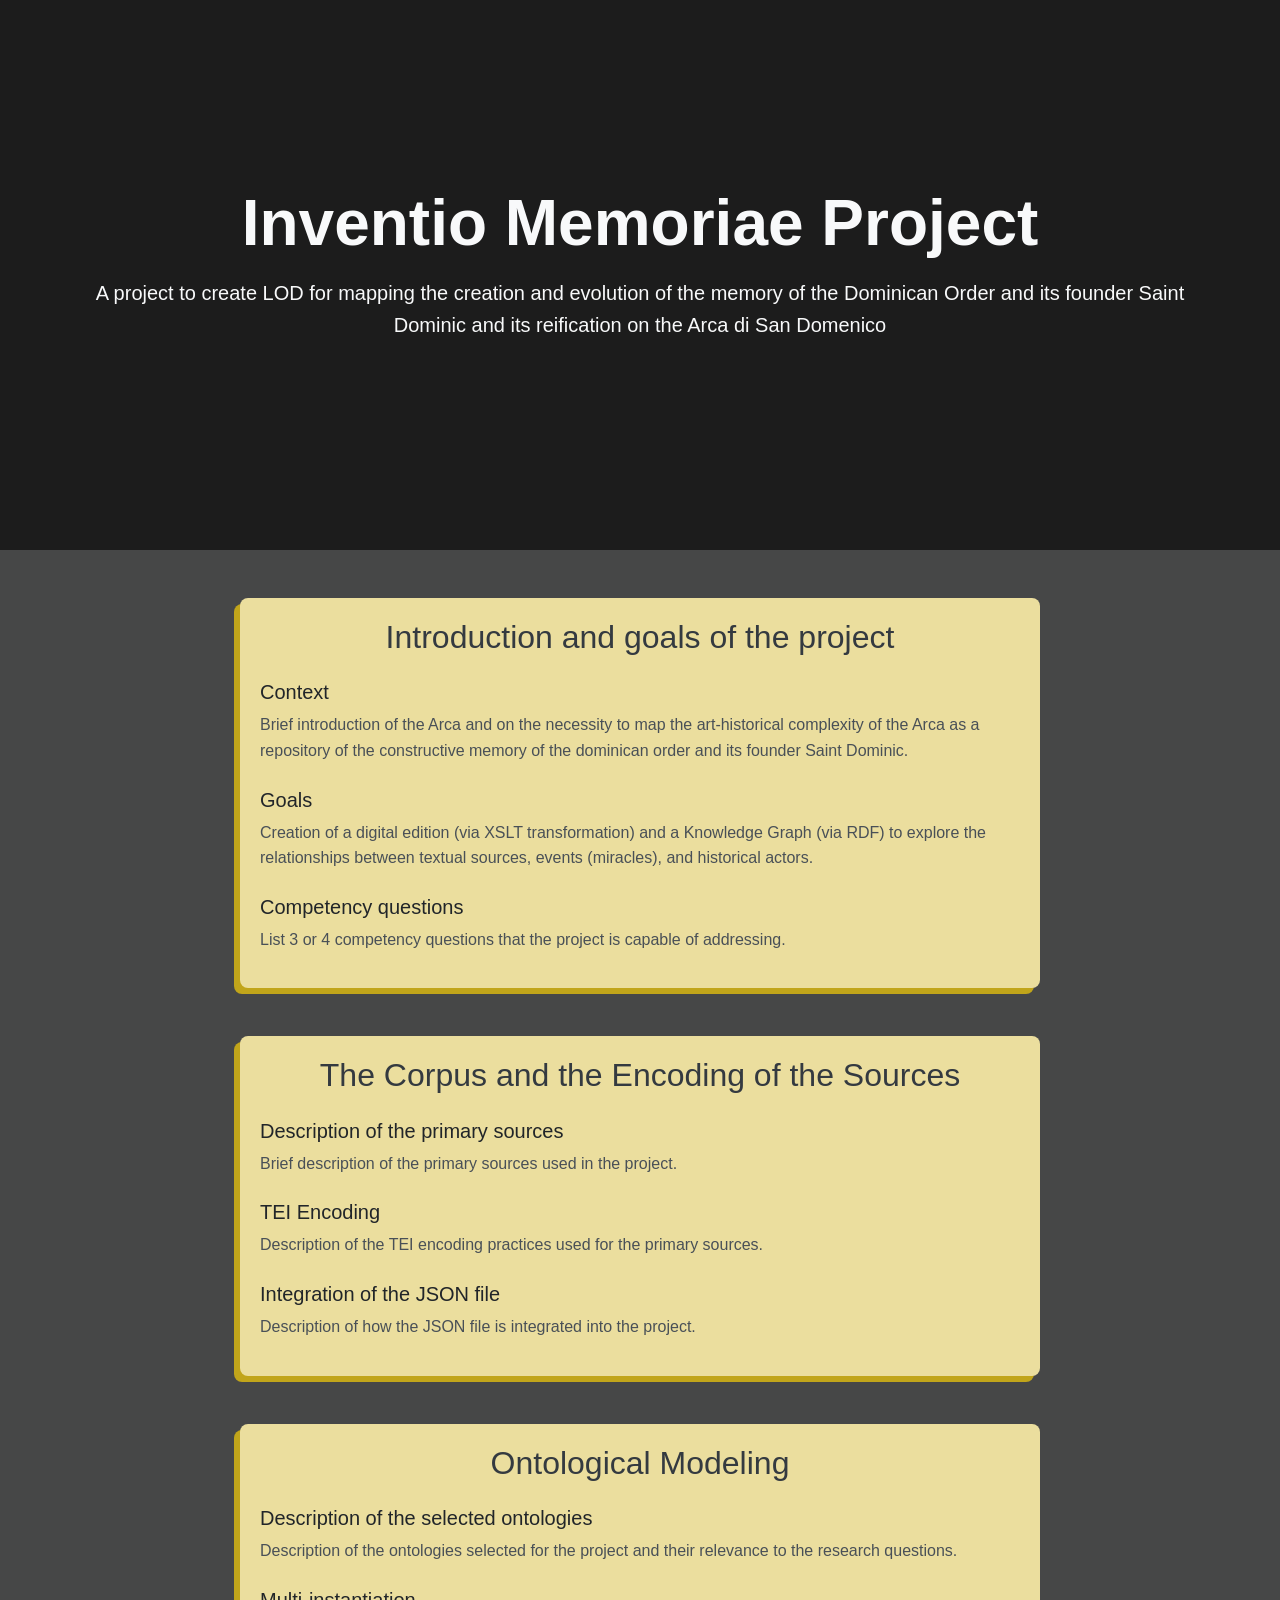
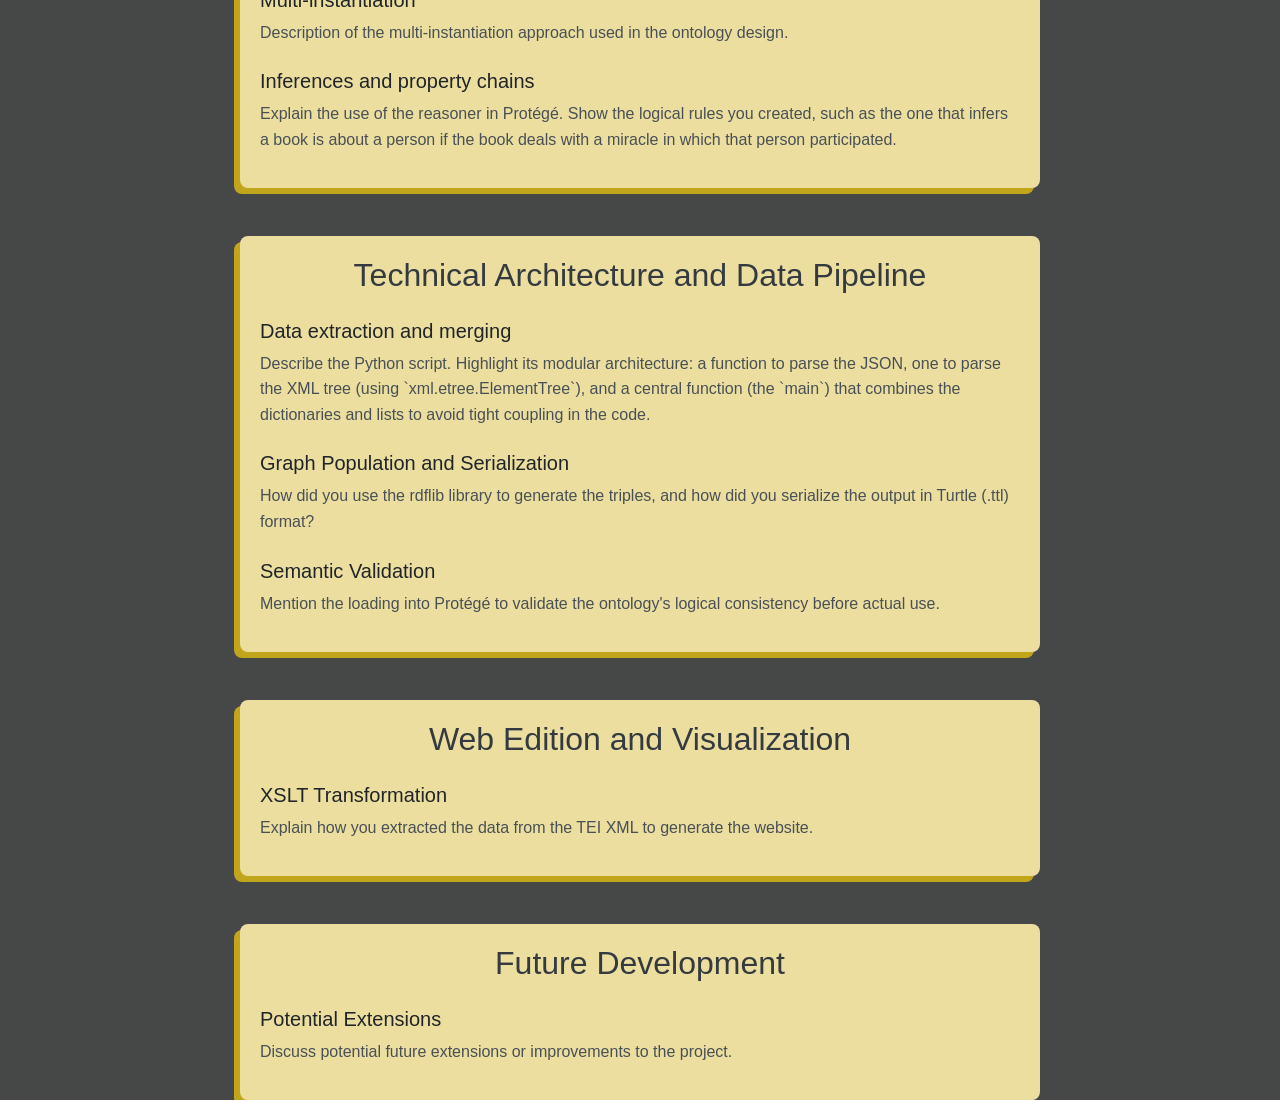
==== documentation/index.html @ c97c8297 "page stylized" ====
<!DOCTYPE html>

<html lang="en">
    <head>
        <meta charset="UTF-8">
        <meta name="viewport" content="width=device-width, initial-scale=1.0">
        <title>Inventio Memoriae Documentation</title>

        <link href="https://cdn.jsdelivr.net/npm/bootstrap@5.3.8/dist/css/bootstrap.min.css" rel="stylesheet" integrity="sha384-sRIl4kxILFvY47J16cr9ZwB07vP4J8+LH7qKQnuqkuIAvNWLzeN8tE5YBujZqJLB" crossorigin="anonymous">
        <style>
            body {
                font-family: Arial, sans-serif;
                line-height: 1.6;
                /*background-color: #ebde9e;*/
                background-color: #464747;
            }

            .hero-container {
                position: relative;
                /* Definisci qui l'altezza del tuo contenitore (es. 500px, o 80vh per l'80% dello schermo) */
                height: 550px; 
                width: 100%;
                
                /* Gestione dell'immagine di sfondo */
                background-image: url('https://www.finestresullarte.info/rivista/immagini/2023/2242/sarcofago-lato-frontale-1.jpg');
                background-position: center center;
                background-repeat: no-repeat;
                
                /* Questo fa sì che l'immagine fitti perfettamente coprendo il contenitore senza distorcersi */
                background-size: cover; 
                
                /* Impedisce l'uscita di elementi */
                overflow: hidden; 
            }

                /* Opzionale: Crea uno strato scuro sopra la foto per far risaltare la scritta bianca */
            .hero-overlay {
                position: absolute;
                top: 0;
                left: 0;
                width: 100%;
                height: 100%;
                background-color: rgba(0, 0, 0, 0.605); /* Nero con opacità al 50% */
                z-index: 1;
            }

                /* Assicura che il testo rimanga sopra l'overlay scuro */
            .hero-content {
                z-index: 2;
            }

                /* Ottimizzazione Mobile: riduce l'altezza sui display piccoli per evitare testi tagliati */
            @media (max-width: 768px) {
            .hero-container {
                    height: 400px;
                }
            }


            .section-block {
                max-width: 800px;
                margin: 0 auto;
                padding: 20px;
                background-color: #ebde9e;
                border-radius: 8px;
                box-shadow: -6px 6px 0px rgba(198, 169, 24, 0.961);
            }
            h1, h2, h3 {
                color: #343a40;
            }
            p {
                color: #495057;
            }
        </style>
    </head>
    <body>

        <!-- Contenitore della Hero Section -->
        <div class="hero-container d-flex align-items-center justify-content-center text-center">
            <!-- Overlay scuro opzionale per migliorare la leggibilità del testo -->
            <div class="hero-overlay"></div>
            
            <!-- Contenuto della Hero (Testo e Bottoni) -->
            <div class="container position-relative hero-content">
                <h1 class="display-3 fw-bold mb-3 text-light">Inventio Memoriae Project</h1>
                <p class="lead mb-4 text-light">A project to create LOD for mapping the creation and evolution of the memory of the Dominican Order and its founder Saint Dominic and its reification on the Arca di San Domenico</p>
            </div>
        </div>

        <div class="container mt-5 section-block">
            <h2 class="text-center mb-2">Introduction and goals of the project</h2>
            <h5 class="mt-4">Context</h5>
            <p>Brief introduction of the Arca and on the necessity to map the art-historical complexity of the Arca as a repository of the constructive memory of the dominican order and its founder Saint Dominic.</p>

            <h5 class="mt-4">Goals</h5>
            <p>Creation of a digital edition (via XSLT transformation) and a Knowledge Graph (via RDF) to explore the relationships between textual sources, events (miracles), and historical actors.</p>

            <h5 class="mt-4">Competency questions</h5>
            <p>List 3 or 4 competency questions that the project is capable of addressing.</p>
        </div>

        <div class="container mt-5 section-block">
            <h2 class="text-center mb-2">The Corpus and the Encoding of the Sources</h2>
            <h5 class="mt-4">Description of the primary sources</h5>
            <p>Brief description of the primary sources used in the project.</p>

            <h5 class="mt-4">TEI Encoding</h5>
            <p>Description of the TEI encoding practices used for the primary sources.</p>

            <h5 class="mt-4">Integration of the JSON file</h5>
            <p>Description of how the JSON file is integrated into the project.</p>
        </div>

        <div class="container mt-5 section-block">
            <h2 class="text-center mb-2">Ontological Modeling</h2>
            <h5 class="mt-4">Description of the selected ontologies</h5>
            <p>Description of the ontologies selected for the project and their relevance to the research questions.</p>

            <h5 class="mt-4">Multi-instantiation</h5>
            <p>Description of the multi-instantiation approach used in the ontology design.</p>

            <h5 class="mt-4">Inferences and property chains</h5>
            <p>Explain the use of the reasoner in Protégé. Show the logical rules you created, such as the one that infers a book is about a person if the book deals with a miracle in which that person participated.</p>
        </div>

        <div class="container mt-5 section-block">
            <h2 class="text-center mb-2">Technical Architecture and Data Pipeline</h2>
            <h5 class="mt-4">Data extraction and merging</h5>
            <p>Describe the Python script. Highlight its modular architecture: a function to parse the JSON, one to parse the XML tree (using `xml.etree.ElementTree`), and a central function (the `main`) that combines the dictionaries and lists to avoid tight coupling in the code.</p>

            <h5 class="mt-4">Graph Population and Serialization</h5>
            <p>How did you use the rdflib library to generate the triples, and how did you serialize the output in Turtle (.ttl) format?</p>

            <h5 class="mt-4">Semantic Validation</h5>
            <p>Mention the loading into Protégé to validate the ontology's logical consistency before actual use.</p>
        </div>

        <div class="container mt-5 section-block">
            <h2 class="text-center mb-2">Web Edition and Visualization</h2>
            <h5 class="mt-4">XSLT Transformation</h5>
            <p>Explain how you extracted the data from the TEI XML to generate the website.</p>
        </div>

        <div class="container mt-5 section-block">
            <h2 class="text-center mb-2">Future Development</h2>
            <h5 class="mt-4">Potential Extensions</h5>
            <p>Discuss potential future extensions or improvements to the project.</p>
        </div>

    </body>
</html>
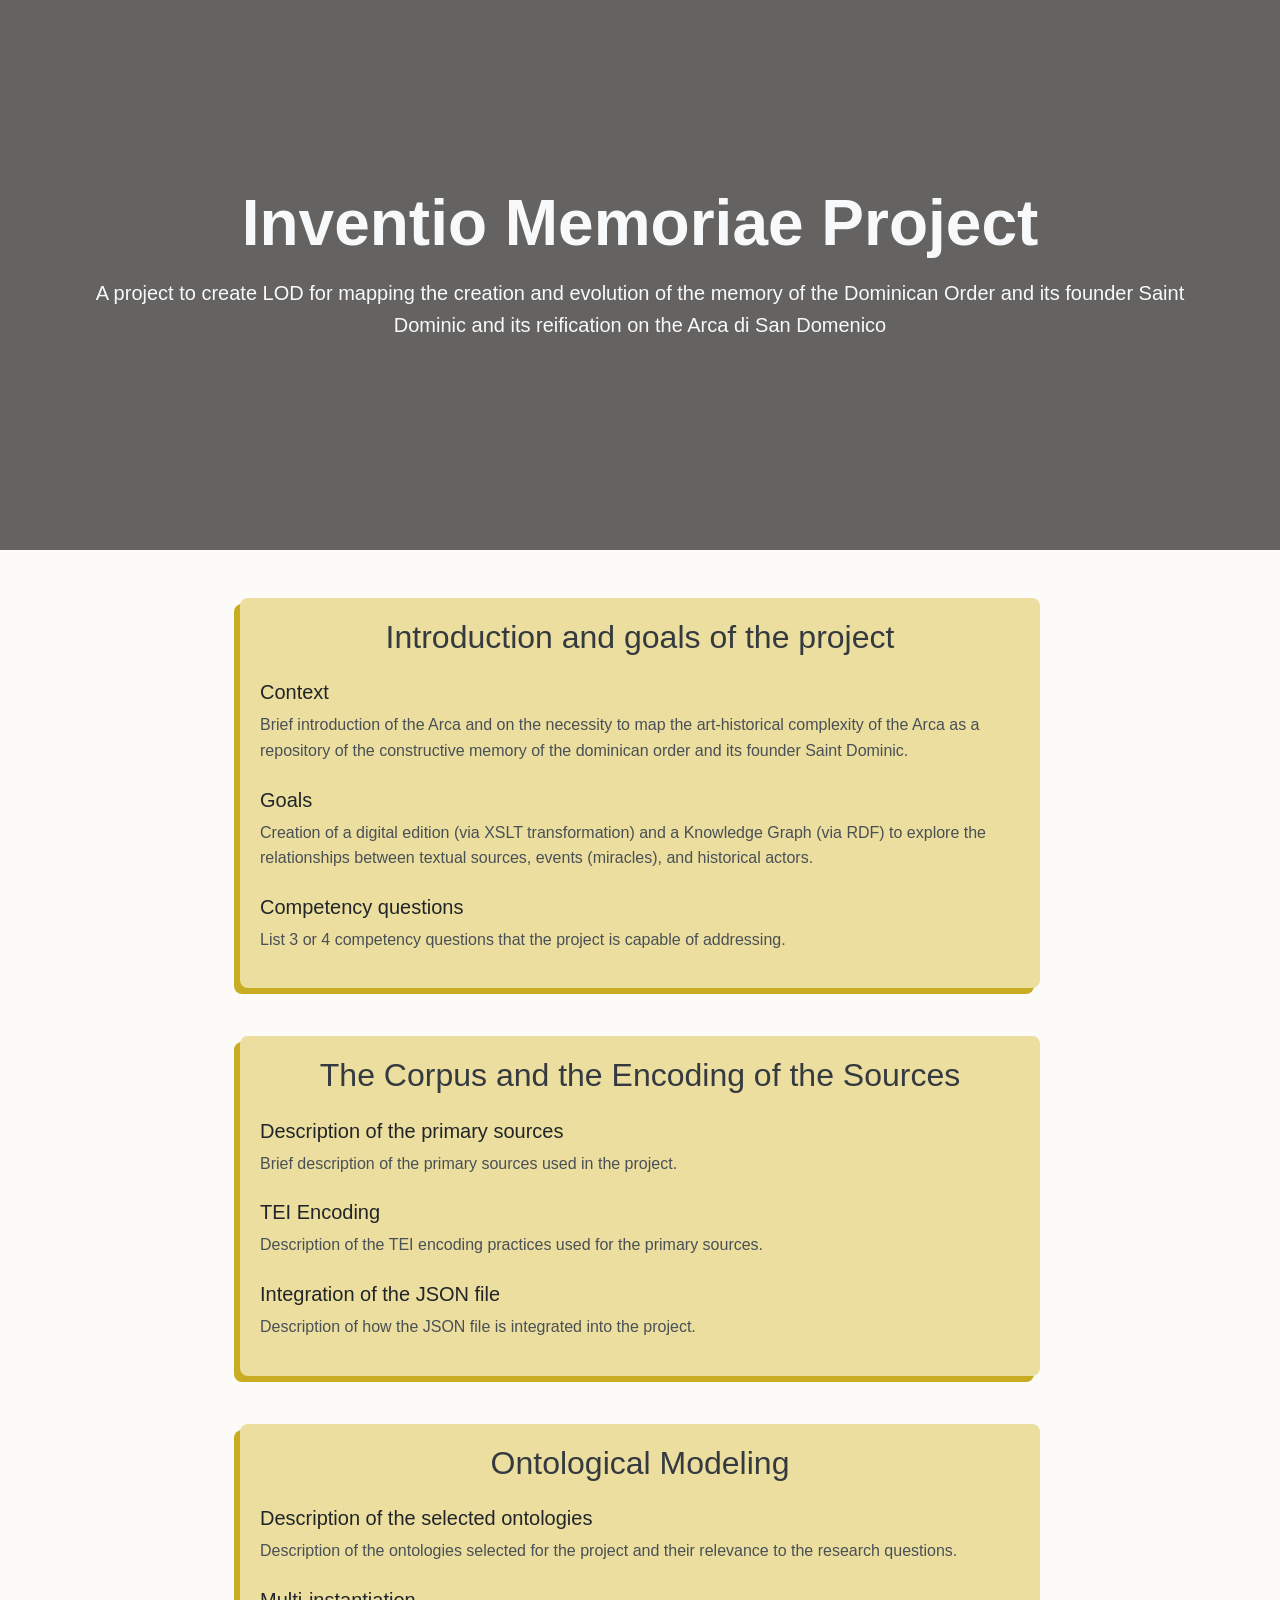
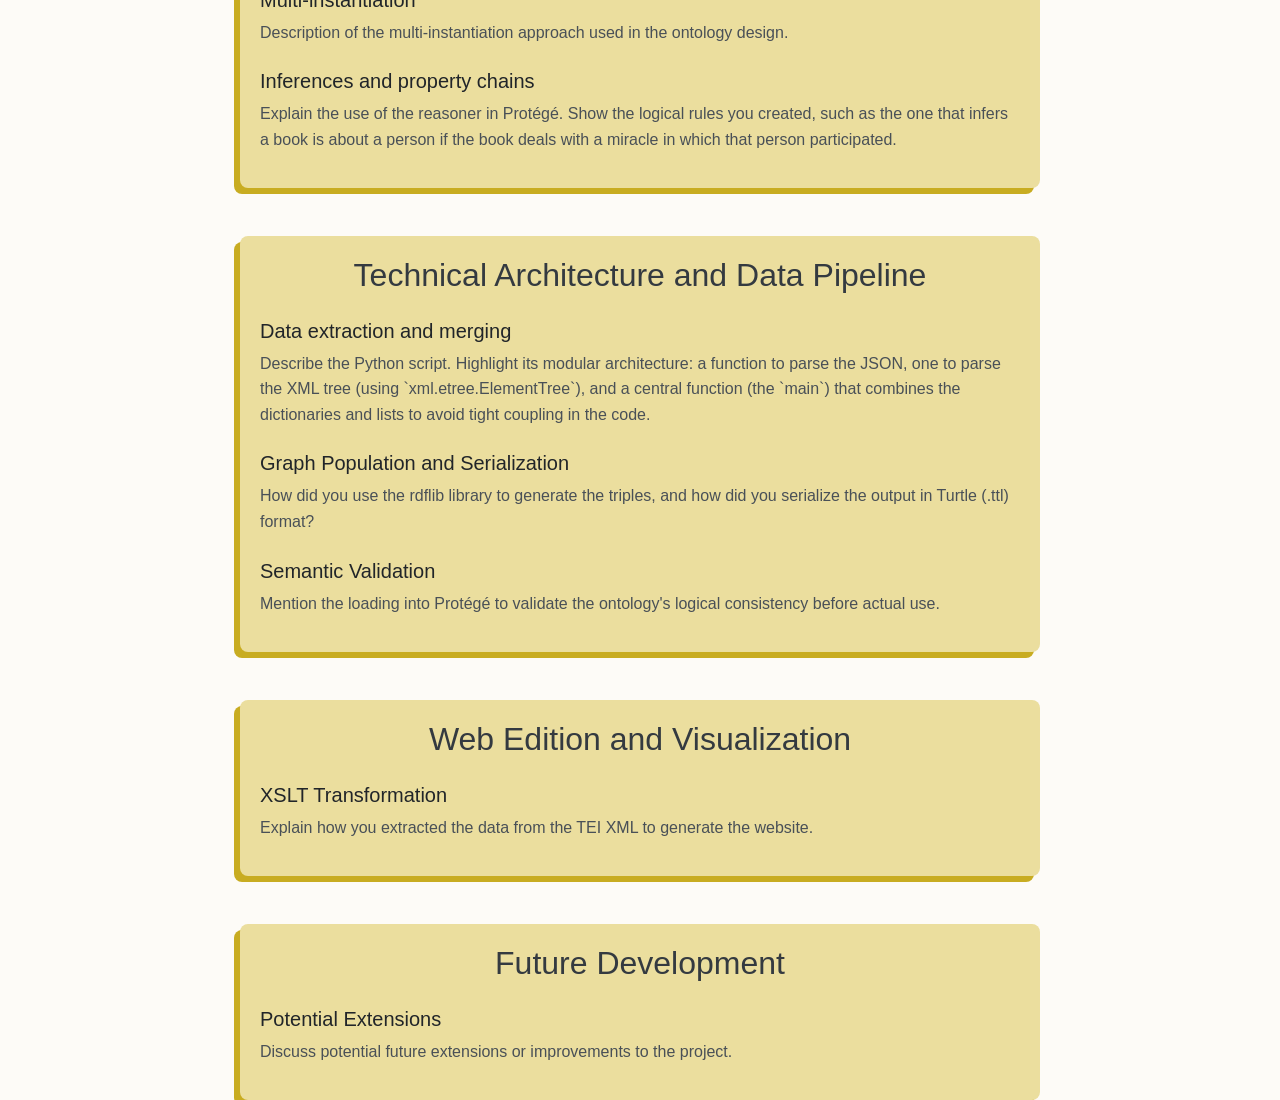
==== commit 111020db: "refactor page (index2) and used jinja2 to create dynamically the entities tab" ====
--- a/documentation/index.html
+++ b/documentation/index.html
@@ -12,7 +12,7 @@
                 font-family: Arial, sans-serif;
                 line-height: 1.6;
                 /*background-color: #ebde9e;*/
-                background-color: #464747;
+                background-color: #FDFBF7;
             }
 
             .hero-container {
